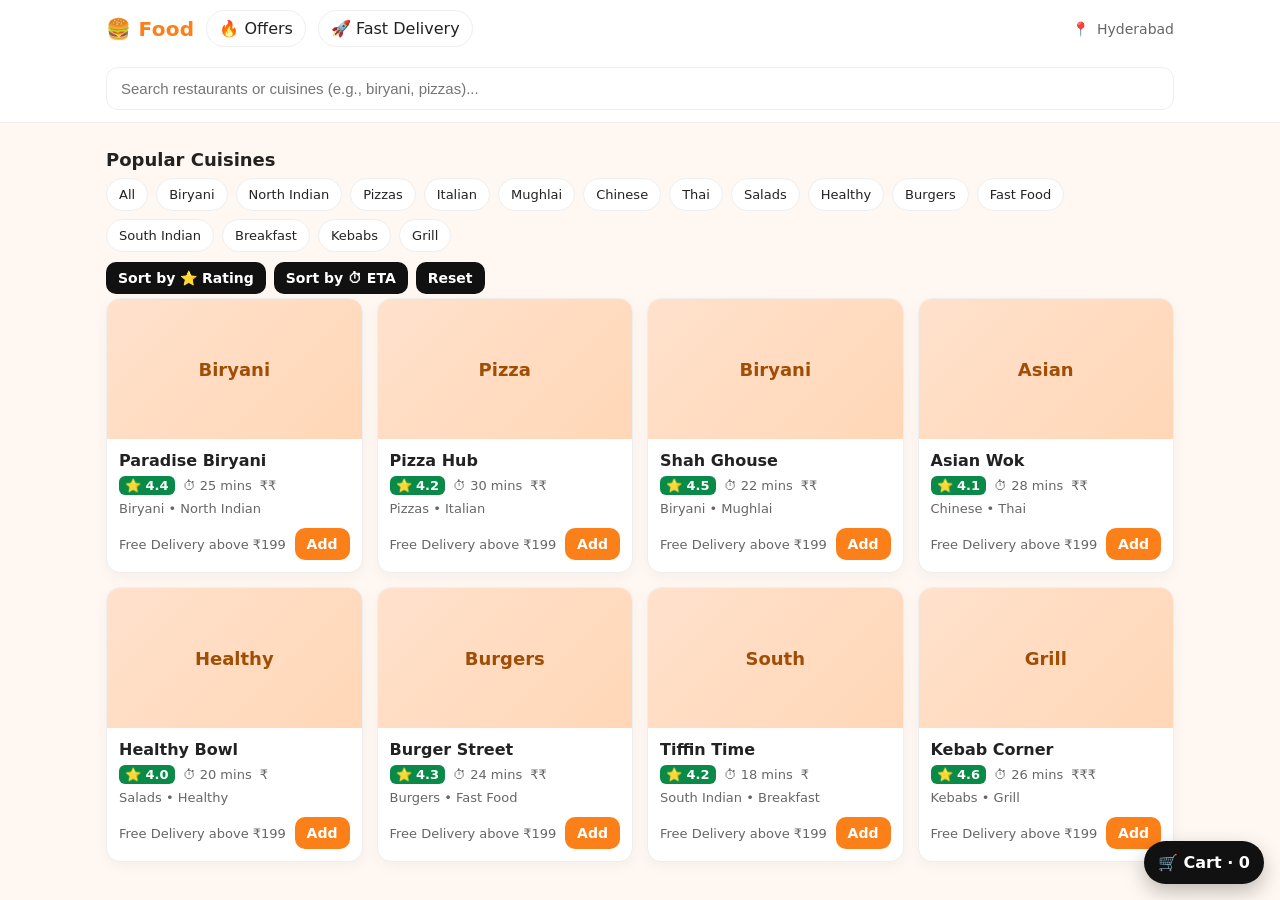
==== food/index.html @ ef24e790 "are you ready?" ====
<!doctype html>
<html lang="en">
<head>
<meta charset="utf-8" />
<title>Food Delivery — Demo</title>
<meta name="viewport" content="width=device-width, initial-scale=1" />
<style>
  :root {
    --brand: #fc8019;
    --bg: #fff8f2;
    --text: #222;
    --muted: #666;
    --card: #fff;
    --border: #eee;
    --star: #0a8a49;
  }
  * { box-sizing: border-box; }
  body {
    margin: 0; font-family: system-ui, -apple-system, Segoe UI, Roboto, sans-serif;
    color: var(--text); background: var(--bg);
  }
  header {
    position: sticky; top: 0; z-index: 10;
    background: #fff; border-bottom: 1px solid var(--border);
  }
  .nav {
    max-width: 1100px; margin: 0 auto; display: flex; align-items: center; gap: 12px;
    padding: 10px 16px;
  }
  .logo { font-weight: 800; color: var(--brand); font-size: 20px; letter-spacing: 0.3px; }
  .loc {
    display: flex; align-items: center; gap: 8px; margin-left: auto;
    font-size: 14px; color: var(--muted);
  }
  .pill {
    display: inline-flex; align-items: center; gap: 6px; border: 1px solid var(--border);
    background: #fff; border-radius: 999px; padding: 8px 12px;
  }
  .search {
    max-width: 1100px; margin: 10px auto 12px; padding: 0 16px;
  }
  .search input {
    width: 100%; padding: 12px 14px; border: 1px solid var(--border); border-radius: 12px;
    outline: none; font-size: 15px;
  }
  .container { max-width: 1100px; margin: 0 auto; padding: 16px; }
  h2 { margin: 10px 0 8px; font-size: 18px; }
  .chips { display: flex; gap: 8px; flex-wrap: wrap; margin-bottom: 10px; }
  .chip {
    padding: 8px 12px; background: #fff; border: 1px solid var(--border); border-radius: 999px;
    font-size: 13px; cursor: pointer;
  }
  .grid {
    display: grid; grid-template-columns: repeat(4, 1fr); gap: 14px;
  }
  @media (max-width: 900px) { .grid { grid-template-columns: repeat(2, 1fr); } }
  @media (max-width: 520px) { .grid { grid-template-columns: 1fr; } }
  .card {
    background: var(--card); border: 1px solid var(--border); border-radius: 14px; overflow: hidden;
    display: flex; flex-direction: column;
    box-shadow: 0 4px 14px rgba(0,0,0,0.04);
  }
  .thumb {
    height: 140px; background: linear-gradient(135deg, #ffe1cc, #ffd7b7);
    display: grid; place-items: center; color: #a04e06; font-weight: 700; font-size: 18px;
  }
  .content { padding: 12px; display: grid; gap: 6px; }
  .title { font-weight: 700; }
  .meta { display: flex; align-items: center; gap: 8px; color: var(--muted); font-size: 13px; }
  .rating { color: #fff; background: var(--star); border-radius: 6px; padding: 2px 6px; font-weight: 700; }
  .cta {
    display: flex; align-items: center; justify-content: space-between; gap: 8px; margin-top: 6px;
  }
  button {
    all: unset; background: var(--brand); color: #fff; padding: 8px 12px; border-radius: 10px;
    cursor: pointer; font-weight: 700; font-size: 14px;
  }
  .cartbar {
    position: fixed; right: 16px; bottom: 16px; background: #111; color: #fff;
    padding: 12px 14px; border-radius: 999px; font-weight: 700; box-shadow: 0 8px 20px rgba(0,0,0,0.25);
  }
  .toolbar { display: flex; gap: 8px; margin: 10px 0 4px; flex-wrap: wrap; }
  .toolbar button { background: #111; }
  .empty { text-align: center; color: var(--muted); padding: 24px; }
</style>
</head>
<body>
  <header>
    <div class="nav">
      <div class="logo">🍔 Food</div>
      <div class="pill">🔥 Offers</div>
      <div class="pill">🚀 Fast Delivery</div>
      <div class="loc">📍 <span id="locText">Hyderabad</span></div>
    </div>
    <div class="search">
      <input id="searchBox" placeholder="Search restaurants or cuisines (e.g., biryani, pizzas)..." />
    </div>
  </header>

  <main class="container">
    <h2>Popular Cuisines</h2>
    <div class="chips" id="cuisineChips"></div>

    <div class="toolbar">
      <button id="sortRating">Sort by ⭐ Rating</button>
      <button id="sortEta">Sort by ⏱ ETA</button>
      <button id="resetSort">Reset</button>
    </div>

    <div class="grid" id="cards"></div>
    <div class="empty" id="empty" style="display:none;">No restaurants match your search.</div>
  </main>

  <div class="cartbar" id="cartBar">🛒 Cart · 0</div>

<script>
  const restaurants = [
    { name: "Paradise Biryani", cuisines: ["Biryani","North Indian"], rating: 4.4, eta: 25, price: "₹₹", tag:"Biryani" },
    { name: "Pizza Hub", cuisines: ["Pizzas","Italian"], rating: 4.2, eta: 30, price: "₹₹", tag:"Pizza" },
    { name: "Shah Ghouse", cuisines: ["Biryani","Mughlai"], rating: 4.5, eta: 22, price: "₹₹", tag:"Biryani" },
    { name: "Asian Wok", cuisines: ["Chinese","Thai"], rating: 4.1, eta: 28, price: "₹₹", tag:"Asian" },
    { name: "Healthy Bowl", cuisines: ["Salads","Healthy"], rating: 4.0, eta: 20, price: "₹", tag:"Healthy" },
    { name: "Burger Street", cuisines: ["Burgers","Fast Food"], rating: 4.3, eta: 24, price: "₹₹", tag:"Burgers" },
    { name: "Tiffin Time", cuisines: ["South Indian","Breakfast"], rating: 4.2, eta: 18, price: "₹", tag:"South" },
    { name: "Kebab Corner", cuisines: ["Kebabs","Grill"], rating: 4.6, eta: 26, price: "₹₹₹", tag:"Grill" }
  ];

  const state = {
    query: "",
    cuisine: "",
    sort: "",
    cartCount: 0
  };

  const $ = (s) => document.querySelector(s);
  const cardsEl = $("#cards");
  const emptyEl = $("#empty");
  const cartBar = $("#cartBar");

  function renderChips(){
    const chips = new Set(restaurants.flatMap(r => r.cuisines));
    const wrap = document.getElementById("cuisineChips");
    wrap.innerHTML = "";
    const all = document.createElement("div");
    all.className = "chip";
    all.textContent = "All";
    all.onclick = () => { state.cuisine = ""; draw(); };
    wrap.appendChild(all);
    chips.forEach(c => {
      const el = document.createElement("div");
      el.className = "chip";
      el.textContent = c;
      el.onclick = () => { state.cuisine = c; draw(); };
      wrap.appendChild(el);
    });
  }

  function draw() {
    let list = [...restaurants];
    if (state.query) {
      const q = state.query.toLowerCase();
      list = list.filter(r =>
        r.name.toLowerCase().includes(q) ||
        r.cuisines.join(",").toLowerCase().includes(q)
      );
    }
    if (state.cuisine) {
      list = list.filter(r => r.cuisines.includes(state.cuisine));
    }
    if (state.sort === "rating") list.sort((a,b)=>b.rating-a.rating);
    if (state.sort === "eta") list.sort((a,b)=>a.eta-b.eta);

    cardsEl.innerHTML = "";
    if (!list.length) {
      emptyEl.style.display = "block";
      return;
    } else emptyEl.style.display = "none";

    list.forEach(r => {
      const card = document.createElement("div");
      card.className = "card";
      card.innerHTML = `
        <div class="thumb">${r.tag}</div>
        <div class="content">
          <div class="title">${r.name}</div>
          <div class="meta">
            <span class="rating">⭐ ${r.rating.toFixed(1)}</span>
            <span>⏱ ${r.eta} mins</span>
            <span>${r.price}</span>
          </div>
          <div class="meta">${r.cuisines.join(" • ")}</div>
          <div class="cta">
            <div class="meta">Free Delivery above ₹199</div>
            <button>Add</button>
          </div>
        </div>
      `;
      card.querySelector("button").onclick = () => {
        state.cartCount++;
        cartBar.textContent = `🛒 Cart · ${state.cartCount}`;
      };
      cardsEl.appendChild(card);
    });
  }

  document.getElementById("searchBox").addEventListener("input", (e) => {
    state.query = e.target.value.trim();
    draw();
  });
  document.getElementById("sortRating").onclick = () => { state.sort = "rating"; draw(); };
  document.getElementById("sortEta").onclick = () => { state.sort = "eta"; draw(); };
  document.getElementById("resetSort").onclick = () => { state.sort = ""; draw(); };

  renderChips();
  draw();
</script>
</body>
</html>
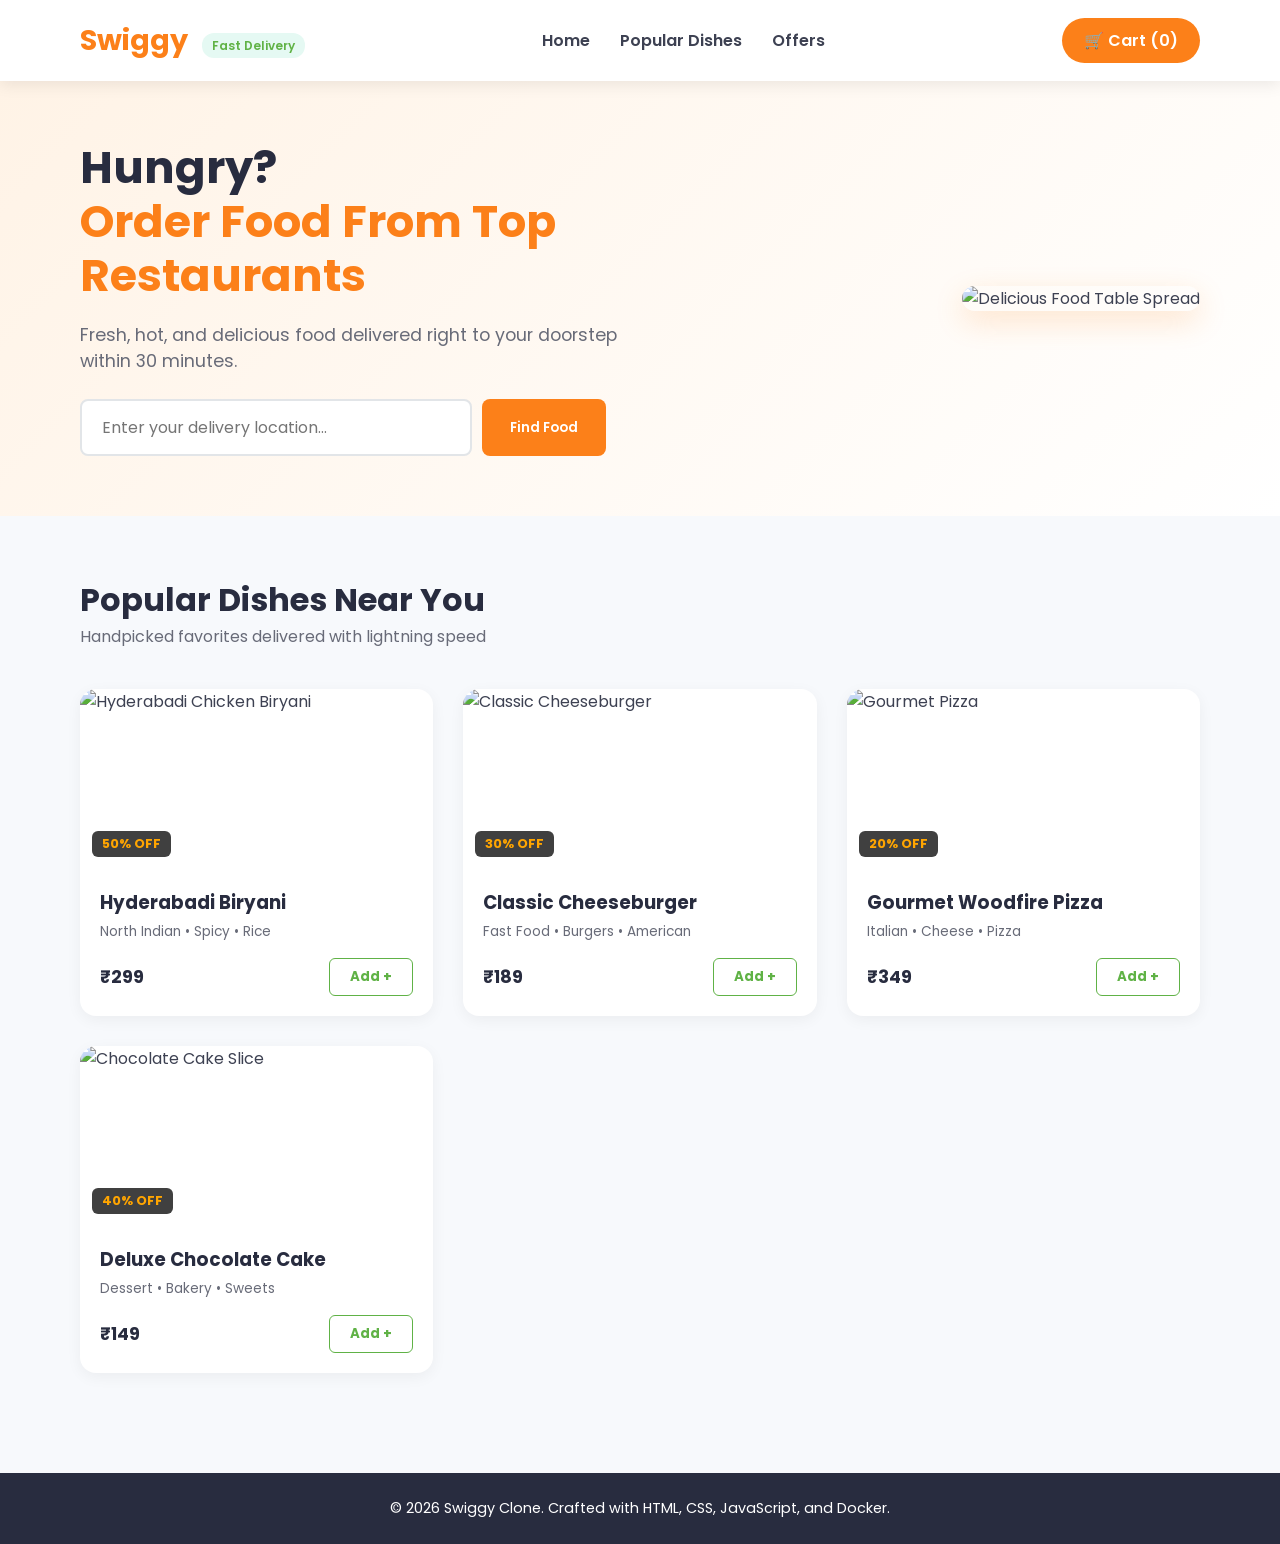
==== commit 7457cd47: "updated" ====
--- a/food/index.html
+++ b/food/index.html
@@ -1,218 +1,126 @@
-<!doctype html>
+<!DOCTYPE html>
 <html lang="en">
 <head>
-<meta charset="utf-8" />
-<title>Food Delivery — Demo</title>
-<meta name="viewport" content="width=device-width, initial-scale=1" />
-<style>
-  :root {
-    --brand: #fc8019;
-    --bg: #fff8f2;
-    --text: #222;
-    --muted: #666;
-    --card: #fff;
-    --border: #eee;
-    --star: #0a8a49;
-  }
-  * { box-sizing: border-box; }
-  body {
-    margin: 0; font-family: system-ui, -apple-system, Segoe UI, Roboto, sans-serif;
-    color: var(--text); background: var(--bg);
-  }
-  header {
-    position: sticky; top: 0; z-index: 10;
-    background: #fff; border-bottom: 1px solid var(--border);
-  }
-  .nav {
-    max-width: 1100px; margin: 0 auto; display: flex; align-items: center; gap: 12px;
-    padding: 10px 16px;
-  }
-  .logo { font-weight: 800; color: var(--brand); font-size: 20px; letter-spacing: 0.3px; }
-  .loc {
-    display: flex; align-items: center; gap: 8px; margin-left: auto;
-    font-size: 14px; color: var(--muted);
-  }
-  .pill {
-    display: inline-flex; align-items: center; gap: 6px; border: 1px solid var(--border);
-    background: #fff; border-radius: 999px; padding: 8px 12px;
-  }
-  .search {
-    max-width: 1100px; margin: 10px auto 12px; padding: 0 16px;
-  }
-  .search input {
-    width: 100%; padding: 12px 14px; border: 1px solid var(--border); border-radius: 12px;
-    outline: none; font-size: 15px;
-  }
-  .container { max-width: 1100px; margin: 0 auto; padding: 16px; }
-  h2 { margin: 10px 0 8px; font-size: 18px; }
-  .chips { display: flex; gap: 8px; flex-wrap: wrap; margin-bottom: 10px; }
-  .chip {
-    padding: 8px 12px; background: #fff; border: 1px solid var(--border); border-radius: 999px;
-    font-size: 13px; cursor: pointer;
-  }
-  .grid {
-    display: grid; grid-template-columns: repeat(4, 1fr); gap: 14px;
-  }
-  @media (max-width: 900px) { .grid { grid-template-columns: repeat(2, 1fr); } }
-  @media (max-width: 520px) { .grid { grid-template-columns: 1fr; } }
-  .card {
-    background: var(--card); border: 1px solid var(--border); border-radius: 14px; overflow: hidden;
-    display: flex; flex-direction: column;
-    box-shadow: 0 4px 14px rgba(0,0,0,0.04);
-  }
-  .thumb {
-    height: 140px; background: linear-gradient(135deg, #ffe1cc, #ffd7b7);
-    display: grid; place-items: center; color: #a04e06; font-weight: 700; font-size: 18px;
-  }
-  .content { padding: 12px; display: grid; gap: 6px; }
-  .title { font-weight: 700; }
-  .meta { display: flex; align-items: center; gap: 8px; color: var(--muted); font-size: 13px; }
-  .rating { color: #fff; background: var(--star); border-radius: 6px; padding: 2px 6px; font-weight: 700; }
-  .cta {
-    display: flex; align-items: center; justify-content: space-between; gap: 8px; margin-top: 6px;
-  }
-  button {
-    all: unset; background: var(--brand); color: #fff; padding: 8px 12px; border-radius: 10px;
-    cursor: pointer; font-weight: 700; font-size: 14px;
-  }
-  .cartbar {
-    position: fixed; right: 16px; bottom: 16px; background: #111; color: #fff;
-    padding: 12px 14px; border-radius: 999px; font-weight: 700; box-shadow: 0 8px 20px rgba(0,0,0,0.25);
-  }
-  .toolbar { display: flex; gap: 8px; margin: 10px 0 4px; flex-wrap: wrap; }
-  .toolbar button { background: #111; }
-  .empty { text-align: center; color: var(--muted); padding: 24px; }
-</style>
+  <meta charset="UTF-8">
+  <meta name="viewport" content="width=device-width, initial-scale=1.0">
+  <title>Swiggy - Food Delivery Service</title>
+  <link rel="stylesheet" href="style.css">
+  <link href="https://fonts.googleapis.com/css2?family=Poppins:wght@300;400;600;700&display=swap" rel="stylesheet">
 </head>
 <body>
-  <header>
-    <div class="nav">
-      <div class="logo">🍔 Food</div>
-      <div class="pill">🔥 Offers</div>
-      <div class="pill">🚀 Fast Delivery</div>
-      <div class="loc">📍 <span id="locText">Hyderabad</span></div>
+
+  <!-- Navigation Bar -->
+  <header class="navbar">
+    <div class="logo">
+      <span class="brand-swiggy">Swiggy</span>
+      <span class="badge">Fast Delivery</span>
     </div>
-    <div class="search">
-      <input id="searchBox" placeholder="Search restaurants or cuisines (e.g., biryani, pizzas)..." />
+    <nav>
+      <ul class="nav-links">
+        <li><a href="#home">Home</a></li>
+        <li><a href="#menu">Popular Dishes</a></li>
+        <li><a href="#offers">Offers</a></li>
+      </ul>
+    </nav>
+    <div class="cart-btn">
+      🛒 Cart (<span id="cart-count">0</span>)
     </div>
   </header>
 
-  <main class="container">
-    <h2>Popular Cuisines</h2>
-    <div class="chips" id="cuisineChips"></div>
+  <!-- Hero Section -->
+  <section id="home" class="hero">
+    <div class="hero-content">
+      <h1>Hungry? <br><span>Order Food From Top Restaurants</span></h1>
+      <p>Fresh, hot, and delicious food delivered right to your doorstep within 30 minutes.</p>
+      <div class="search-box">
+        <input type="text" placeholder="Enter your delivery location...">
+        <button class="btn-primary">Find Food</button>
+      </div>
+    </div>
+    <div class="hero-image">
+      <img src="https://encrypted-tbn2.gstatic.com/licensed-image?q=tbn:ANd9GcTd7-BA668lhmxCiVQnOZDWNodR4Cf04sUbDSWqeuemfk-19hE_Kiz0MLpXRZxVu1GSRR9Z52YkVHPwN70" alt="Delicious Food Table Spread">
+    </div>
+  </section>
 
-    <div class="toolbar">
-      <button id="sortRating">Sort by ⭐ Rating</button>
-      <button id="sortEta">Sort by ⏱ ETA</button>
-      <button id="resetSort">Reset</button>
-    </div>
+  <!-- Food Menu Section -->
+  <section id="menu" class="menu-section">
+    <h2>Popular Dishes Near You</h2>
+    <p class="subtitle">Handpicked favorites delivered with lightning speed</p>
 
-    <div class="grid" id="cards"></div>
-    <div class="empty" id="empty" style="display:none;">No restaurants match your search.</div>
-  </main>
-
-  <div class="cartbar" id="cartBar">🛒 Cart · 0</div>
-
-<script>
-  const restaurants = [
-    { name: "Paradise Biryani", cuisines: ["Biryani","North Indian"], rating: 4.4, eta: 25, price: "₹₹", tag:"Biryani" },
-    { name: "Pizza Hub", cuisines: ["Pizzas","Italian"], rating: 4.2, eta: 30, price: "₹₹", tag:"Pizza" },
-    { name: "Shah Ghouse", cuisines: ["Biryani","Mughlai"], rating: 4.5, eta: 22, price: "₹₹", tag:"Biryani" },
-    { name: "Asian Wok", cuisines: ["Chinese","Thai"], rating: 4.1, eta: 28, price: "₹₹", tag:"Asian" },
-    { name: "Healthy Bowl", cuisines: ["Salads","Healthy"], rating: 4.0, eta: 20, price: "₹", tag:"Healthy" },
-    { name: "Burger Street", cuisines: ["Burgers","Fast Food"], rating: 4.3, eta: 24, price: "₹₹", tag:"Burgers" },
-    { name: "Tiffin Time", cuisines: ["South Indian","Breakfast"], rating: 4.2, eta: 18, price: "₹", tag:"South" },
-    { name: "Kebab Corner", cuisines: ["Kebabs","Grill"], rating: 4.6, eta: 26, price: "₹₹₹", tag:"Grill" }
-  ];
-
-  const state = {
-    query: "",
-    cuisine: "",
-    sort: "",
-    cartCount: 0
-  };
-
-  const $ = (s) => document.querySelector(s);
-  const cardsEl = $("#cards");
-  const emptyEl = $("#empty");
-  const cartBar = $("#cartBar");
-
-  function renderChips(){
-    const chips = new Set(restaurants.flatMap(r => r.cuisines));
-    const wrap = document.getElementById("cuisineChips");
-    wrap.innerHTML = "";
-    const all = document.createElement("div");
-    all.className = "chip";
-    all.textContent = "All";
-    all.onclick = () => { state.cuisine = ""; draw(); };
-    wrap.appendChild(all);
-    chips.forEach(c => {
-      const el = document.createElement("div");
-      el.className = "chip";
-      el.textContent = c;
-      el.onclick = () => { state.cuisine = c; draw(); };
-      wrap.appendChild(el);
-    });
-  }
-
-  function draw() {
-    let list = [...restaurants];
-    if (state.query) {
-      const q = state.query.toLowerCase();
-      list = list.filter(r =>
-        r.name.toLowerCase().includes(q) ||
-        r.cuisines.join(",").toLowerCase().includes(q)
-      );
-    }
-    if (state.cuisine) {
-      list = list.filter(r => r.cuisines.includes(state.cuisine));
-    }
-    if (state.sort === "rating") list.sort((a,b)=>b.rating-a.rating);
-    if (state.sort === "eta") list.sort((a,b)=>a.eta-b.eta);
-
-    cardsEl.innerHTML = "";
-    if (!list.length) {
-      emptyEl.style.display = "block";
-      return;
-    } else emptyEl.style.display = "none";
-
-    list.forEach(r => {
-      const card = document.createElement("div");
-      card.className = "card";
-      card.innerHTML = `
-        <div class="thumb">${r.tag}</div>
-        <div class="content">
-          <div class="title">${r.name}</div>
-          <div class="meta">
-            <span class="rating">⭐ ${r.rating.toFixed(1)}</span>
-            <span>⏱ ${r.eta} mins</span>
-            <span>${r.price}</span>
-          </div>
-          <div class="meta">${r.cuisines.join(" • ")}</div>
-          <div class="cta">
-            <div class="meta">Free Delivery above ₹199</div>
-            <button>Add</button>
+    <div class="card-grid">
+      
+      <!-- Card 1 -->
+      <div class="food-card">
+        <div class="card-img">
+          <img src="https://encrypted-tbn1.gstatic.com/licensed-image?q=tbn:ANd9GcQIHBocPZLCSRFxIEmBuJy1bxQKunRotDjyV9UXh5xb-D_ilptDk1oUZKm7pzCriTISS_IzLqsUZImh_IQ" alt="Hyderabadi Chicken Biryani">
+          <span class="discount-tag">50% OFF</span>
+        </div>
+        <div class="card-info">
+          <h3>Hyderabadi Biryani</h3>
+          <p class="cuisine">North Indian • Spicy • Rice</p>
+          <div class="card-footer">
+            <span class="price">₹299</span>
+            <button class="add-btn" onclick="addToCart()">Add +</button>
           </div>
         </div>
-      `;
-      card.querySelector("button").onclick = () => {
-        state.cartCount++;
-        cartBar.textContent = `🛒 Cart · ${state.cartCount}`;
-      };
-      cardsEl.appendChild(card);
-    });
-  }
+      </div>
 
-  document.getElementById("searchBox").addEventListener("input", (e) => {
-    state.query = e.target.value.trim();
-    draw();
-  });
-  document.getElementById("sortRating").onclick = () => { state.sort = "rating"; draw(); };
-  document.getElementById("sortEta").onclick = () => { state.sort = "eta"; draw(); };
-  document.getElementById("resetSort").onclick = () => { state.sort = ""; draw(); };
+      <!-- Card 2 -->
+      <div class="food-card">
+        <div class="card-img">
+          <img src="https://encrypted-tbn1.gstatic.com/licensed-image?q=tbn:ANd9GcSYSn4aDI-zWiIXo5RfxdY_R7KCfMIeLHMt3RNKYcDKyhvJ9jLLO8Sz_aRNHZG69eOEzaPTVMk4VeMIbfQ" alt="Classic Cheeseburger">
+          <span class="discount-tag">30% OFF</span>
+        </div>
+        <div class="card-info">
+          <h3>Classic Cheeseburger</h3>
+          <p class="cuisine">Fast Food • Burgers • American</p>
+          <div class="card-footer">
+            <span class="price">₹189</span>
+            <button class="add-btn" onclick="addToCart()">Add +</button>
+          </div>
+        </div>
+      </div>
 
-  renderChips();
-  draw();
-</script>
+      <!-- Card 3 -->
+      <div class="food-card">
+        <div class="card-img">
+          <img src="https://encrypted-tbn3.gstatic.com/licensed-image?q=tbn:ANd9GcQwwZkrUTSz5NfjJPE9dTHuzEXXThzyxBS_LTbFDuc1q67gWTW7eQgb7qmKNyR_Qx58KlBgbPjD8L0WclI" alt="Gourmet Pizza">
+          <span class="discount-tag">20% OFF</span>
+        </div>
+        <div class="card-info">
+          <h3>Gourmet Woodfire Pizza</h3>
+          <p class="cuisine">Italian • Cheese • Pizza</p>
+          <div class="card-footer">
+            <span class="price">₹349</span>
+            <button class="add-btn" onclick="addToCart()">Add +</button>
+          </div>
+        </div>
+      </div>
+
+      <!-- Card 4 -->
+      <div class="food-card">
+        <div class="card-img">
+          <img src="https://encrypted-tbn2.gstatic.com/licensed-image?q=tbn:ANd9GcTVdCAgiIGj8P4YrpGwdQHrstFXiZugtHNxyHYsjCgSudy1NLF303wvvryNpNup1L4gNyVr5MtSzmBmT6g" alt="Chocolate Cake Slice">
+          <span class="discount-tag">40% OFF</span>
+        </div>
+        <div class="card-info">
+          <h3>Deluxe Chocolate Cake</h3>
+          <p class="cuisine">Dessert • Bakery • Sweets</p>
+          <div class="card-footer">
+            <span class="price">₹149</span>
+            <button class="add-btn" onclick="addToCart()">Add +</button>
+          </div>
+        </div>
+      </div>
+
+    </div>
+  </section>
+
+  <!-- Footer -->
+  <footer>
+    <p>© 2026 Swiggy Clone. Crafted with HTML, CSS, JavaScript, and Docker.</p>
+  </footer>
+
+  <script src="script.js"></script>
 </body>
 </html>
--- a/food/style.css
+++ b/food/style.css
@@ -0,0 +1,286 @@
+* {
+  margin: 0;
+  padding: 0;
+  box-sizing: border-box;
+  font-family: 'Poppins', sans-serif;
+}
+
+body {
+  background-color: #f7f9fc;
+  color: #3d4152;
+  overflow-x: hidden;
+}
+
+/* Header & Navigation */
+.navbar {
+  display: flex;
+  justify-content: space-between;
+  align-items: center;
+  padding: 18px 80px;
+  background: #ffffff;
+  box-shadow: 0 4px 15px rgba(0, 0, 0, 0.08);
+  position: sticky;
+  top: 0;
+  z-index: 1000;
+}
+
+.brand-swiggy {
+  font-size: 1.8rem;
+  font-weight: 700;
+  color: #fc8019; /* Swiggy Signature Orange */
+  margin-right: 10px;
+}
+
+.badge {
+  background: #e5f9f3;
+  color: #60b246;
+  padding: 4px 10px;
+  border-radius: 12px;
+  font-size: 0.75rem;
+  font-weight: 600;
+}
+
+.nav-links {
+  display: flex;
+  list-style: none;
+  gap: 30px;
+}
+
+.nav-links a {
+  text-decoration: none;
+  color: #3d4152;
+  font-weight: 600;
+  transition: color 0.3s ease;
+}
+
+.nav-links a:hover {
+  color: #fc8019;
+}
+
+.cart-btn {
+  background: #fc8019;
+  color: #fff;
+  padding: 10px 22px;
+  border-radius: 25px;
+  font-weight: 600;
+  cursor: pointer;
+  transition: transform 0.2s ease, background 0.3s ease;
+}
+
+.cart-btn:hover {
+  background: #e06d0e;
+  transform: scale(1.05);
+}
+
+/* Hero Section */
+.hero {
+  display: flex;
+  align-items: center;
+  justify-content: space-between;
+  padding: 60px 80px;
+  background: linear-gradient(135deg, #fff3e6 0%, #ffffff 100%);
+}
+
+.hero-content {
+  max-width: 50%;
+  animation: fadeInSlideLeft 1s ease-out;
+}
+
+.hero-content h1 {
+  font-size: 2.8rem;
+  line-height: 1.2;
+  color: #282c3f;
+}
+
+.hero-content h1 span {
+  color: #fc8019;
+}
+
+.hero-content p {
+  margin: 20px 0;
+  color: #686b78;
+  font-size: 1.1rem;
+}
+
+.search-box {
+  display: flex;
+  gap: 10px;
+  margin-top: 25px;
+}
+
+.search-box input {
+  width: 70%;
+  padding: 14px 20px;
+  border: 2px solid #e2e5e8;
+  border-radius: 8px;
+  font-size: 1rem;
+  outline: none;
+  transition: border-color 0.3s ease;
+}
+
+.search-box input:focus {
+  border-color: #fc8019;
+}
+
+.btn-primary {
+  background: #fc8019;
+  color: white;
+  border: none;
+  padding: 14px 28px;
+  border-radius: 8px;
+  font-weight: 600;
+  cursor: pointer;
+  transition: background 0.3s ease, transform 0.2s ease;
+}
+
+.btn-primary:hover {
+  background: #e06d0e;
+  transform: translateY(-2px);
+}
+
+.hero-image img {
+  width: 500px;
+  height: 300px;
+  object-fit: cover;
+  border-radius: 20px;
+  box-shadow: 0 10px 30px rgba(252, 128, 25, 0.2);
+  animation: float 4s ease-in-out infinite;
+}
+
+/* Food Menu Section */
+.menu-section {
+  padding: 60px 80px;
+}
+
+.menu-section h2 {
+  font-size: 2rem;
+  color: #282c3f;
+}
+
+.subtitle {
+  color: #686b78;
+  margin-bottom: 40px;
+}
+
+.card-grid {
+  display: grid;
+  grid-template-columns: repeat(auto-fit, minmax(260px, 1fr));
+  gap: 30px;
+}
+
+/* Food Card Styles & Animations */
+.food-card {
+  background: #ffffff;
+  border-radius: 16px;
+  overflow: hidden;
+  box-shadow: 0 4px 15px rgba(0, 0, 0, 0.05);
+  transition: transform 0.3s ease, box-shadow 0.3s ease;
+}
+
+.food-card:hover {
+  transform: translateY(-8px);
+  box-shadow: 0 12px 25px rgba(0, 0, 0, 0.12);
+}
+
+.card-img {
+  position: relative;
+  height: 180px;
+  overflow: hidden;
+}
+
+.card-img img {
+  width: 100%;
+  height: 100%;
+  object-fit: cover;
+  transition: transform 0.5s ease;
+}
+
+.food-card:hover .card-img img {
+  transform: scale(1.08);
+}
+
+.discount-tag {
+  position: absolute;
+  bottom: 12px;
+  left: 12px;
+  background: rgba(0, 0, 0, 0.75);
+  color: #ffa500;
+  font-weight: 700;
+  font-size: 0.8rem;
+  padding: 4px 10px;
+  border-radius: 6px;
+}
+
+.card-info {
+  padding: 20px;
+}
+
+.card-info h3 {
+  font-size: 1.15rem;
+  color: #282c3f;
+}
+
+.cuisine {
+  color: #686b78;
+  font-size: 0.85rem;
+  margin: 6px 0 16px 0;
+}
+
+.card-footer {
+  display: flex;
+  justify-content: space-between;
+  align-items: center;
+}
+
+.price {
+  font-size: 1.1rem;
+  font-weight: 700;
+  color: #282c3f;
+}
+
+.add-btn {
+  background: #ffffff;
+  border: 1.5px solid #60b246;
+  color: #60b246;
+  padding: 8px 20px;
+  border-radius: 6px;
+  font-weight: 700;
+  cursor: pointer;
+  transition: all 0.2s ease;
+}
+
+.add-btn:hover {
+  background: #60b246;
+  color: #ffffff;
+}
+
+/* Footer */
+footer {
+  text-align: center;
+  padding: 25px;
+  background: #282c3f;
+  color: #ffffff;
+  font-size: 0.9rem;
+  margin-top: 40px;
+}
+
+/* Keyframe Animations */
+@keyframes fadeInSlideLeft {
+  from {
+    opacity: 0;
+    transform: translateX(-40px);
+  }
+  to {
+    opacity: 1;
+    transform: translateX(0);
+  }
+}
+
+@keyframes float {
+  0%, 100% {
+    transform: translateY(0);
+  }
+  50% {
+    transform: translateY(-12px);
+  }
+}
